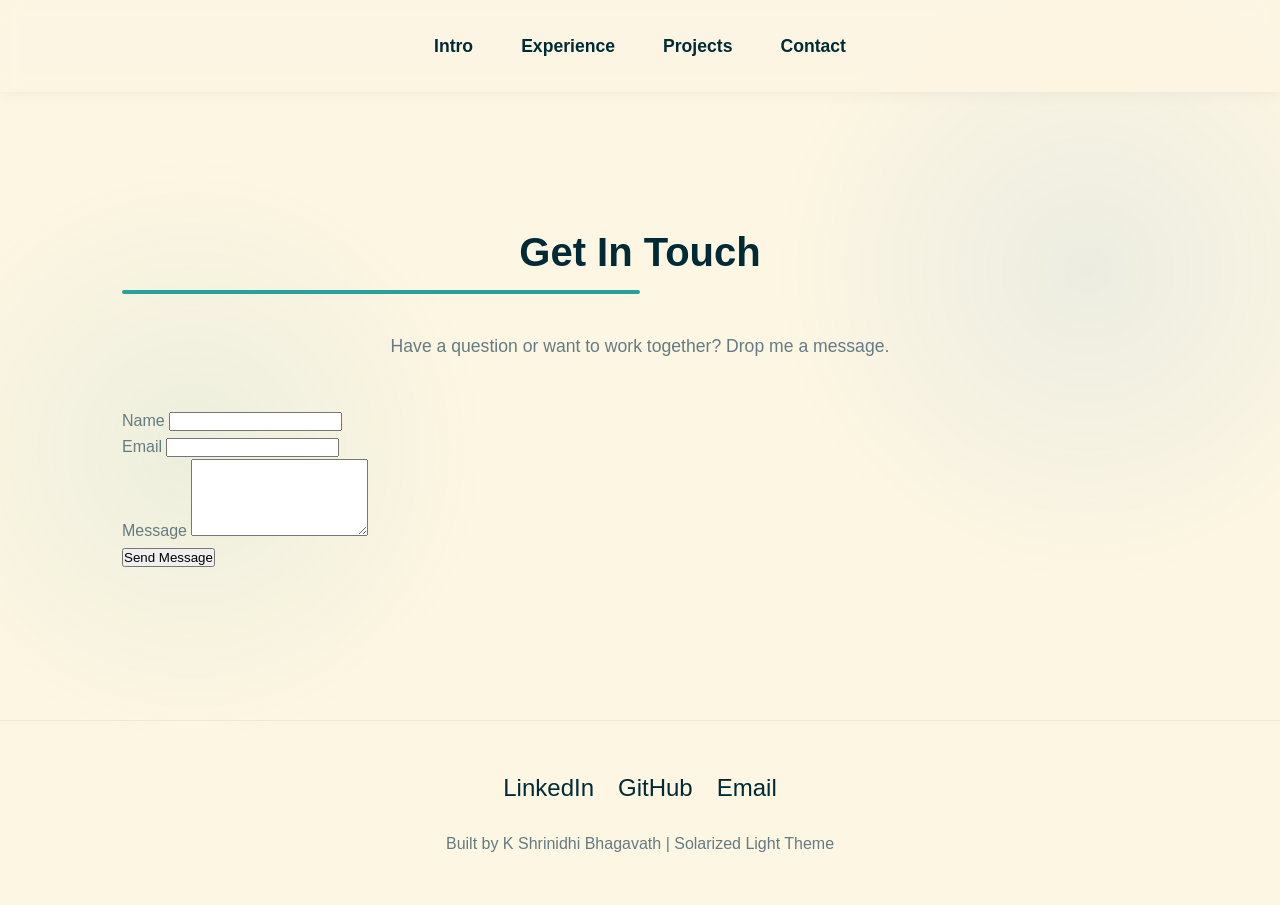
==== contact.html @ f8ec7517 "Completely overhauled portfolio to modern single-page Solarized Light theme with CSS animations" ====
<!DOCTYPE html>
<html lang="en">
<head>
    <meta charset="UTF-8">
    <meta name="viewport" content="width=device-width, initial-scale=1.0">
    <title>K Shrinidhi Bhagavath | Software Engineer</title>
    <link rel="stylesheet" href="assets/css/style.css">
    <script src="assets/js/main.js" defer></script>
</head>
<body>
    <div class="bg-animation"></div>
    <nav>
        <a href="index.html">Intro</a>
        <a href="experience.html">Experience</a>
        <a href="projects.html">Projects</a>
        <a href="contact.html">Contact</a>
    </nav>
    <div class="container">

        <section id="contact" class="page-section fade-up">
            <h2 class="section-title" style="text-align: center; display: block;">Get In Touch</h2>
            <p style="text-align: center; margin-bottom: 3rem; font-size: 1.1rem;">Have a question or want to work together? Drop me a message.</p>
            
            <form class="contact-form" action="https://formspree.io/f/mbjbolnz" method="post" style="margin: 0 auto;">
                <div class="form-group">
                    <label for="name">Name</label>
                    <input type="text" name="name" id="name" required>
                </div>
                <div class="form-group">
                    <label for="email">Email</label>
                    <input type="email" name="email" id="email" required>
                </div>
                <div class="form-group">
                    <label for="message">Message</label>
                    <textarea name="message" id="message" rows="5" required></textarea>
                </div>
                <button type="submit" class="btn-submit">Send Message</button>
            </form>
        </section>

    </div>
    <footer>
        <div class="social-links">
            <a href="https://www.linkedin.com/in/kashribha/" target="_blank">LinkedIn</a>
            <a href="https://github.com/kaybee1928" target="_blank">GitHub</a>
            <a href="mailto:shrinidhibhagavath11@gmail.com">Email</a>
        </div>
        <p>Built by K Shrinidhi Bhagavath | Solarized Light Theme</p>
    </footer>
</body>
</html>
---- assets/css/style.css ----
:root {
  --base03:    #002b36;
  --base02:    #073642;
  --base01:    #586e75;
  --base00:    #657b83;
  --base0:     #839496;
  --base1:     #93a1a1;
  --base2:     #eee8d5;
  --base3:     #fdf6e3;
  --yellow:    #b58900;
  --orange:    #cb4b16;
  --red:       #dc322f;
  --magenta:   #d33682;
  --violet:    #6c71c4;
  --blue:      #268bd2;
  --cyan:      #2aa198;
  --green:     #859900;

  --bg: var(--base3);
  --bg-alt: var(--base2);
  --text-main: var(--base00);
  --text-bold: var(--base03);
  --accent: var(--cyan);
}

* { margin: 0; padding: 0; box-sizing: border-box; }

body {
  font-family: 'Segoe UI', Tahoma, Geneva, Verdana, sans-serif;
  background-color: var(--bg);
  color: var(--text-main);
  line-height: 1.6;
  overflow-x: hidden;
}

/* Background animation */
.bg-animation {
  position: fixed;
  top: 0; left: 0; width: 100vw; height: 100vh;
  z-index: -1;
  background: radial-gradient(circle at 15% 50%, rgba(42, 161, 152, 0.08), transparent 25%),
              radial-gradient(circle at 85% 30%, rgba(38, 139, 210, 0.08), transparent 25%);
  animation: bgShift 15s ease-in-out infinite alternate;
}

@keyframes bgShift {
  0% { transform: scale(1) translate(0px, 0px); }
  50% { transform: scale(1.1) translate(20px, -20px); }
  100% { transform: scale(1) translate(-20px, 20px); }
}

nav {
  display: flex;
  justify-content: center;
  padding: 2rem;
  background: rgba(253, 246, 227, 0.9);
  backdrop-filter: blur(10px);
  position: fixed;
  width: 100%;
  top: 0;
  z-index: 100;
  box-shadow: 0 2px 15px rgba(0,0,0,0.05);
}

nav a {
  color: var(--text-bold);
  text-decoration: none;
  margin: 0 1.5rem;
  font-weight: 600;
  font-size: 1.1rem;
  position: relative;
  transition: color 0.3s ease;
}

nav a:hover { color: var(--accent); }

nav a::after {
  content: '';
  position: absolute;
  width: 0; height: 2px;
  bottom: -5px; left: 0;
  background-color: var(--accent);
  transition: width 0.3s ease;
}

nav a:hover::after { width: 100%; }

.container {
  max-width: 1100px;
  margin: 120px auto 50px;
  padding: 0 2rem;
}

header.hero {
  min-height: 80vh;
  display: flex;
  flex-direction: column;
  justify-content: center;
  align-items: flex-start;
  animation: fadeIn 1.5s ease-out forwards;
}

@keyframes fadeIn {
  from { opacity: 0; transform: translateY(30px); }
  to { opacity: 1; transform: translateY(0); }
}

h1 {
  font-size: 4rem;
  color: var(--text-bold);
  line-height: 1.1;
  margin-bottom: 1rem;
}

h1 span {
  background: linear-gradient(120deg, var(--cyan), var(--blue));
  -webkit-background-clip: text;
  -webkit-text-fill-color: transparent;
  display: inline-block;
}

.hero p {
  font-size: 1.5rem;
  max-width: 600px;
  margin-bottom: 2rem;
}

.btn {
  display: inline-block;
  padding: 1rem 2.5rem;
  background-color: transparent;
  color: var(--accent);
  border: 2px solid var(--accent);
  border-radius: 4px;
  text-decoration: none;
  font-weight: bold;
  font-size: 1.1rem;
  transition: all 0.3s ease;
  position: relative;
  overflow: hidden;
}

.btn:hover {
  background-color: var(--accent);
  color: var(--bg);
  box-shadow: 0 5px 15px rgba(42, 161, 152, 0.4);
  transform: translateY(-2px);
}

section {
  padding: 100px 0;
}

.section-title {
  font-size: 2.5rem;
  color: var(--text-bold);
  margin-bottom: 3rem;
  position: relative;
  display: inline-block;
}

.section-title::after {
  content: '';
  position: absolute;
  width: 50%;
  height: 4px;
  background: var(--accent);
  bottom: -10px;
  left: 0;
  border-radius: 2px;
}

.projects-grid {
  display: grid;
  grid-template-columns: repeat(auto-fit, minmax(300px, 1fr));
  gap: 2rem;
}

.project-card {
  background: var(--bg-alt);
  border-radius: 8px;
  padding: 2.5rem;
  transition: all 0.4s cubic-bezier(0.175, 0.885, 0.32, 1.275);
  box-shadow: 0 4px 6px rgba(0,0,0,0.05);
  border-top: 4px solid transparent;
}

.project-card:hover {
  transform: translateY(-10px);
  box-shadow: 0 15px 30px rgba(0,0,0,0.1);
  border-top: 4px solid var(--accent);
}

.project-card.featured {
  border-top: 4px solid var(--blue);
}

.project-card h3 {
  font-size: 1.5rem;
  color: var(--text-bold);
  margin-bottom: 1rem;
}

.project-card .year {
  display: inline-block;
  padding: 0.2rem 0.8rem;
  background: rgba(38, 139, 210, 0.1);
  color: var(--blue);
  border-radius: 20px;
  font-size: 0.85rem;
  font-weight: bold;
  margin-bottom: 1rem;
}

.project-card p {
  margin-bottom: 1.5rem;
  font-size: 1rem;
}

.project-card ul {
  list-style: none;
}

.project-card ul li {
  margin-bottom: 0.5rem;
  padding-left: 1.5rem;
  position: relative;
}

.project-card ul li::before {
  content: '▹';
  position: absolute;
  left: 0;
  color: var(--accent);
}

.timeline {
  border-left: 2px solid var(--accent);
  padding-left: 2rem;
  margin-left: 1rem;
}

.timeline-item {
  position: relative;
  margin-bottom: 3rem;
}

.timeline-item::before {
  content: '';
  position: absolute;
  width: 16px; height: 16px;
  background: var(--accent);
  border-radius: 50%;
  left: -2.6rem;
  top: 5px;
  box-shadow: 0 0 0 4px var(--bg);
}

.timeline-date {
  color: var(--accent);
  font-weight: bold;
  margin-bottom: 0.5rem;
  display: block;
}

.timeline-content h3 {
  color: var(--text-bold);
  font-size: 1.5rem;
  margin-bottom: 0.5rem;
}

.timeline-content h4 {
  color: var(--base01);
  font-weight: 500;
  margin-bottom: 1rem;
}

footer {
  text-align: center;
  padding: 3rem;
  border-top: 1px solid rgba(0,0,0,0.05);
  margin-top: 50px;
}

.social-links {
  display: flex;
  justify-content: center;
  gap: 1.5rem;
  margin-bottom: 1.5rem;
}

.social-links a {
  color: var(--text-bold);
  font-size: 1.5rem;
  transition: all 0.3s ease;
  text-decoration: none;
}

.social-links a:hover {
  color: var(--accent);
  transform: translateY(-3px);
}

/* Observer animation classes */
.fade-up {
  opacity: 0;
  transform: translateY(30px);
  transition: opacity 0.8s ease-out, transform 0.8s ease-out;
}

.fade-up.visible {
  opacity: 1;
  transform: translateY(0);
}
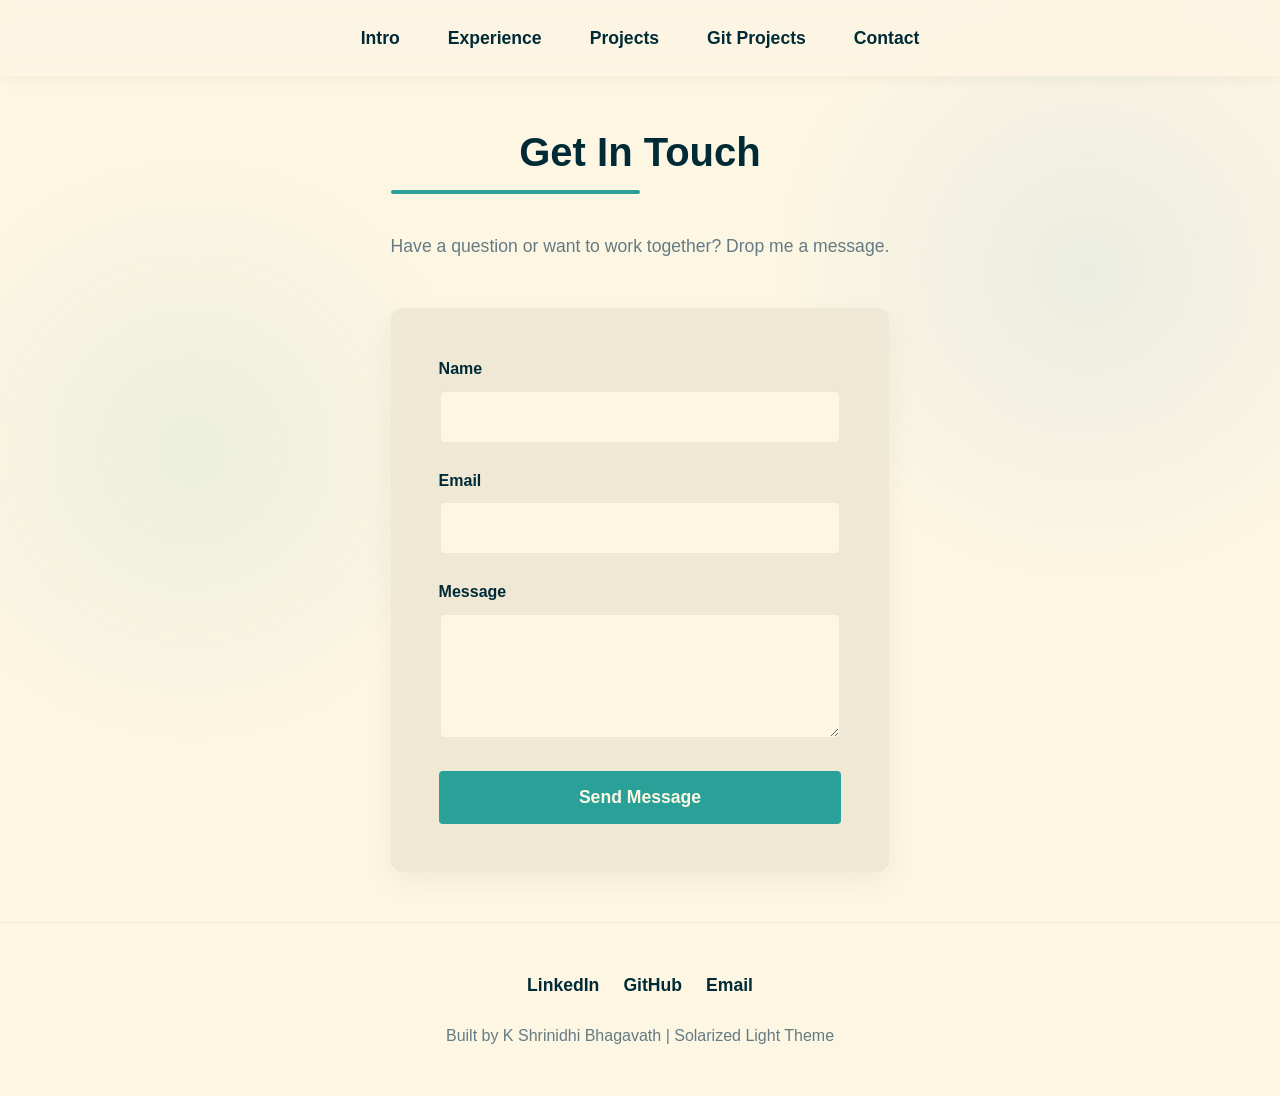
==== commit 2911f08a: "Completely overhauled portfolio to modern single-page Solarized Light theme with CSS animations" ====
--- a/contact.html
+++ b/contact.html
@@ -13,6 +13,7 @@
         <a href="index.html">Intro</a>
         <a href="experience.html">Experience</a>
         <a href="projects.html">Projects</a>
+        <a href="git_projects.html">Git Projects</a>
         <a href="contact.html">Contact</a>
     </nav>
     <div class="container">
--- a/assets/css/style.css
+++ b/assets/css/style.css
@@ -31,6 +31,9 @@
   color: var(--text-main);
   line-height: 1.6;
   overflow-x: hidden;
+  display: flex;
+  flex-direction: column;
+  min-height: 100vh;
 }
 
 /* Background animation */
@@ -52,7 +55,7 @@
 nav {
   display: flex;
   justify-content: center;
-  padding: 2rem;
+  padding: 1.5rem;
   background: rgba(253, 246, 227, 0.9);
   backdrop-filter: blur(10px);
   position: fixed;
@@ -73,6 +76,7 @@
 }
 
 nav a:hover { color: var(--accent); }
+nav a.active { color: var(--blue); }
 
 nav a::after {
   content: '';
@@ -83,30 +87,51 @@
   transition: width 0.3s ease;
 }
 
-nav a:hover::after { width: 100%; }
+nav a:hover::after, nav a.active::after { width: 100%; }
 
 .container {
   max-width: 1100px;
   margin: 120px auto 50px;
   padding: 0 2rem;
+  flex: 1;
+}
+
+.page-section {
+  animation: fadeIn 0.8s ease-out forwards;
 }
 
 header.hero {
-  min-height: 80vh;
   display: flex;
   flex-direction: column;
   justify-content: center;
-  align-items: flex-start;
-  animation: fadeIn 1.5s ease-out forwards;
+  align-items: center;
+  text-align: center;
+  margin-top: 5vh;
+}
+
+.profile-img-container {
+    width: 200px;
+    height: 200px;
+    border-radius: 50%;
+    overflow: hidden;
+    margin-bottom: 2rem;
+    border: 4px solid var(--accent);
+    box-shadow: 0 10px 25px rgba(42, 161, 152, 0.3);
+}
+
+.profile-img-container img {
+    width: 100%;
+    height: 100%;
+    object-fit: cover;
 }
 
 @keyframes fadeIn {
-  from { opacity: 0; transform: translateY(30px); }
+  from { opacity: 0; transform: translateY(20px); }
   to { opacity: 1; transform: translateY(0); }
 }
 
 h1 {
-  font-size: 4rem;
+  font-size: 3.5rem;
   color: var(--text-bold);
   line-height: 1.1;
   margin-bottom: 1rem;
@@ -120,35 +145,30 @@
 }
 
 .hero p {
-  font-size: 1.5rem;
-  max-width: 600px;
-  margin-bottom: 2rem;
-}
-
-.btn {
-  display: inline-block;
-  padding: 1rem 2.5rem;
-  background-color: transparent;
-  color: var(--accent);
-  border: 2px solid var(--accent);
-  border-radius: 4px;
-  text-decoration: none;
-  font-weight: bold;
-  font-size: 1.1rem;
-  transition: all 0.3s ease;
-  position: relative;
-  overflow: hidden;
-}
-
-.btn:hover {
-  background-color: var(--accent);
-  color: var(--bg);
-  box-shadow: 0 5px 15px rgba(42, 161, 152, 0.4);
-  transform: translateY(-2px);
-}
-
-section {
-  padding: 100px 0;
+  font-size: 1.3rem;
+  max-width: 800px;
+  margin-bottom: 1.5rem;
+  color: var(--text-main);
+}
+
+.hobbies-section {
+    margin-top: 2rem;
+    display: flex;
+    justify-content: center;
+    gap: 1.5rem;
+    flex-wrap: wrap;
+}
+
+.hobby-badge {
+    padding: 0.5rem 1.2rem;
+    background: var(--bg-alt);
+    border-radius: 30px;
+    color: var(--text-bold);
+    font-weight: 500;
+    box-shadow: 0 2px 5px rgba(0,0,0,0.05);
+    display: flex;
+    align-items: center;
+    gap: 0.5rem;
 }
 
 .section-title {
@@ -170,90 +190,110 @@
   border-radius: 2px;
 }
 
+/* Projects Grid & Cards */
 .projects-grid {
   display: grid;
-  grid-template-columns: repeat(auto-fit, minmax(300px, 1fr));
-  gap: 2rem;
+  grid-template-columns: repeat(auto-fill, minmax(320px, 1fr));
+  gap: 2.5rem;
 }
 
 .project-card {
   background: var(--bg-alt);
-  border-radius: 8px;
-  padding: 2.5rem;
+  border-radius: 12px;
+  overflow: hidden;
   transition: all 0.4s cubic-bezier(0.175, 0.885, 0.32, 1.275);
-  box-shadow: 0 4px 6px rgba(0,0,0,0.05);
+  box-shadow: 0 4px 15px rgba(0,0,0,0.05);
   border-top: 4px solid transparent;
+  cursor: pointer;
+  display: flex;
+  flex-direction: column;
 }
 
 .project-card:hover {
   transform: translateY(-10px);
-  box-shadow: 0 15px 30px rgba(0,0,0,0.1);
+  box-shadow: 0 20px 35px rgba(0,0,0,0.1);
   border-top: 4px solid var(--accent);
 }
 
-.project-card.featured {
-  border-top: 4px solid var(--blue);
-}
-
-.project-card h3 {
-  font-size: 1.5rem;
+.project-img {
+    height: 180px;
+    width: 100%;
+    background-color: var(--base2);
+    display: flex;
+    align-items: center;
+    justify-content: center;
+    overflow: hidden;
+}
+
+.project-img img {
+    width: 100%;
+    height: 100%;
+    object-fit: cover;
+    transition: transform 0.5s ease;
+}
+
+.project-card:hover .project-img img {
+    transform: scale(1.05);
+}
+
+.project-content {
+    padding: 1.5rem;
+    flex-grow: 1;
+    display: flex;
+    flex-direction: column;
+}
+
+.project-content h3 {
+  font-size: 1.3rem;
   color: var(--text-bold);
-  margin-bottom: 1rem;
-}
-
-.project-card .year {
+  margin-bottom: 0.8rem;
+}
+
+.project-content .year {
   display: inline-block;
   padding: 0.2rem 0.8rem;
   background: rgba(38, 139, 210, 0.1);
   color: var(--blue);
   border-radius: 20px;
-  font-size: 0.85rem;
+  font-size: 0.8rem;
   font-weight: bold;
   margin-bottom: 1rem;
-}
-
-.project-card p {
+  align-self: flex-start;
+}
+
+.project-content p.short-desc {
   margin-bottom: 1.5rem;
-  font-size: 1rem;
-}
-
-.project-card ul {
-  list-style: none;
-}
-
-.project-card ul li {
-  margin-bottom: 0.5rem;
-  padding-left: 1.5rem;
-  position: relative;
-}
-
-.project-card ul li::before {
-  content: '▹';
-  position: absolute;
-  left: 0;
-  color: var(--accent);
-}
-
+  font-size: 0.95rem;
+  color: var(--text-main);
+  flex-grow: 1;
+}
+
+/* Timeline for Experience */
 .timeline {
   border-left: 2px solid var(--accent);
   padding-left: 2rem;
   margin-left: 1rem;
+  max-width: 800px;
 }
 
 .timeline-item {
   position: relative;
   margin-bottom: 3rem;
+  background: var(--bg-alt);
+  padding: 2rem;
+  border-radius: 8px;
+  box-shadow: 0 4px 10px rgba(0,0,0,0.03);
 }
 
 .timeline-item::before {
   content: '';
   position: absolute;
-  width: 16px; height: 16px;
+  width: 20px; height: 20px;
   background: var(--accent);
   border-radius: 50%;
-  left: -2.6rem;
-  top: 5px;
-  box-shadow: 0 0 0 4px var(--bg);
+  left: -2.8rem;
+  top: 30px;
+  box-shadow: 0 0 0 6px var(--bg);
 }
 
 .timeline-date {
@@ -261,25 +301,189 @@
   font-weight: bold;
   margin-bottom: 0.5rem;
   display: block;
+  font-size: 1.1rem;
 }
 
 .timeline-content h3 {
   color: var(--text-bold);
   font-size: 1.5rem;
-  margin-bottom: 0.5rem;
+  margin-bottom: 0.2rem;
 }
 
 .timeline-content h4 {
   color: var(--base01);
-  font-weight: 500;
+  font-weight: 600;
+  font-size: 1.1rem;
   margin-bottom: 1rem;
+}
+
+.timeline-content ul {
+    list-style: none;
+}
+
+.timeline-content ul li {
+    margin-bottom: 0.8rem;
+    padding-left: 1.5rem;
+    position: relative;
+}
+
+.timeline-content ul li::before {
+    content: '▹';
+    position: absolute;
+    left: 0;
+    color: var(--accent);
+}
+
+/* Contact Form */
+.contact-form {
+    max-width: 600px;
+    background: var(--bg-alt);
+    padding: 3rem;
+    border-radius: 12px;
+    box-shadow: 0 10px 30px rgba(0,0,0,0.05);
+}
+
+.form-group {
+    margin-bottom: 1.5rem;
+}
+
+.form-group label {
+    display: block;
+    margin-bottom: 0.5rem;
+    color: var(--text-bold);
+    font-weight: 600;
+}
+
+.form-group input, .form-group textarea {
+    width: 100%;
+    padding: 1rem;
+    border: 2px solid var(--base2);
+    border-radius: 6px;
+    background: var(--bg);
+    color: var(--text-main);
+    font-family: inherit;
+    font-size: 1rem;
+    transition: all 0.3s ease;
+}
+
+.form-group input:focus, .form-group textarea:focus {
+    outline: none;
+    border-color: var(--accent);
+    box-shadow: 0 0 0 3px rgba(42, 161, 152, 0.1);
+}
+
+.btn-submit {
+    padding: 1rem 2.5rem;
+    background-color: var(--accent);
+    color: var(--bg);
+    border: none;
+    border-radius: 4px;
+    font-weight: bold;
+    font-size: 1.1rem;
+    cursor: pointer;
+    transition: all 0.3s ease;
+    width: 100%;
+}
+
+.btn-submit:hover {
+    background-color: var(--blue);
+    transform: translateY(-2px);
+    box-shadow: 0 5px 15px rgba(38, 139, 210, 0.4);
+}
+
+/* Modal styles */
+.modal-overlay {
+    position: fixed;
+    top: 0; left: 0; width: 100%; height: 100%;
+    background: rgba(0, 43, 54, 0.6);
+    backdrop-filter: blur(5px);
+    display: flex;
+    align-items: center;
+    justify-content: center;
+    z-index: 1000;
+    opacity: 0;
+    pointer-events: none;
+    transition: opacity 0.3s ease;
+}
+
+.modal-overlay.active {
+    opacity: 1;
+    pointer-events: all;
+}
+
+.modal-content {
+    background: var(--bg);
+    width: 90%;
+    max-width: 800px;
+    max-height: 90vh;
+    overflow-y: auto;
+    border-radius: 12px;
+    padding: 3rem;
+    position: relative;
+    transform: translateY(30px) scale(0.95);
+    transition: all 0.3s cubic-bezier(0.175, 0.885, 0.32, 1.275);
+    box-shadow: 0 25px 50px rgba(0,0,0,0.2);
+}
+
+.modal-overlay.active .modal-content {
+    transform: translateY(0) scale(1);
+}
+
+.modal-close {
+    position: absolute;
+    top: 1.5rem; right: 1.5rem;
+    background: var(--bg-alt);
+    border: none;
+    width: 40px; height: 40px;
+    border-radius: 50%;
+    font-size: 1.5rem;
+    color: var(--text-bold);
+    cursor: pointer;
+    display: flex;
+    align-items: center;
+    justify-content: center;
+    transition: all 0.2s ease;
+}
+
+.modal-close:hover {
+    background: var(--red);
+    color: var(--bg);
+}
+
+.modal-body h2 {
+    color: var(--text-bold);
+    font-size: 2rem;
+    margin-bottom: 1rem;
+    padding-right: 2rem;
+}
+
+.modal-body .modal-meta {
+    color: var(--accent);
+    font-weight: 600;
+    margin-bottom: 2rem;
+    display: flex;
+    gap: 1rem;
+}
+
+.modal-body p {
+    margin-bottom: 1.5rem;
+    font-size: 1.1rem;
+}
+
+.modal-body ul {
+    margin-bottom: 2rem;
+    padding-left: 1.5rem;
+}
+
+.modal-body ul li {
+    margin-bottom: 0.8rem;
 }
 
 footer {
   text-align: center;
   padding: 3rem;
   border-top: 1px solid rgba(0,0,0,0.05);
-  margin-top: 50px;
+  margin-top: auto;
 }
 
 .social-links {
@@ -291,9 +495,10 @@
 
 .social-links a {
   color: var(--text-bold);
-  font-size: 1.5rem;
+  font-size: 1.1rem;
   transition: all 0.3s ease;
   text-decoration: none;
+  font-weight: bold;
 }
 
 .social-links a:hover {
@@ -301,7 +506,6 @@
   transform: translateY(-3px);
 }
 
-/* Observer animation classes */
 .fade-up {
   opacity: 0;
   transform: translateY(30px);
@@ -312,3 +516,64 @@
   opacity: 1;
   transform: translateY(0);
 }
+
+/* Interactive Face */
+.interactive-face {
+    width: 160px; height: 160px;
+    background: var(--yellow);
+    border-radius: 50%;
+    position: relative;
+    margin: 0 auto 2rem;
+    box-shadow: inset -10px -10px 20px rgba(0,0,0,0.1), 0 10px 25px rgba(181, 137, 0, 0.4);
+    display: flex;
+    justify-content: center;
+    align-items: center;
+    overflow: hidden;
+    cursor: pointer;
+    transition: transform 0.2s;
+}
+.interactive-face:hover {
+    transform: scale(1.05);
+}
+.eye {
+    width: 35px; height: 45px;
+    background: white;
+    border-radius: 50%;
+    position: absolute;
+    top: 35px;
+    box-shadow: inset 0 2px 5px rgba(0,0,0,0.2);
+}
+.left-eye { left: 35px; }
+.right-eye { right: 35px; }
+.pupil {
+    width: 18px; height: 18px;
+    background: var(--base03);
+    border-radius: 50%;
+    position: absolute;
+    top: 50%; left: 50%;
+    transform: translate(-50%, -50%);
+    transition: transform 0.05s linear;
+}
+.mouth {
+    width: 50px; height: 20px;
+    border-bottom: 6px solid var(--base03);
+    border-radius: 0 0 50% 50%;
+    position: absolute;
+    bottom: 35px;
+    transition: all 0.2s cubic-bezier(0.175, 0.885, 0.32, 1.275);
+    box-sizing: border-box;
+}
+.mouth.smile {
+    height: 35px; width: 60px;
+    background: var(--red);
+    border-bottom: 6px solid var(--base03);
+    border-left: 2px solid var(--base03);
+    border-right: 2px solid var(--base03);
+}
+.mouth.surprised {
+    width: 25px; height: 25px;
+    border: 6px solid var(--base03);
+    border-radius: 50%;
+    background: var(--base02);
+    bottom: 30px;
+}
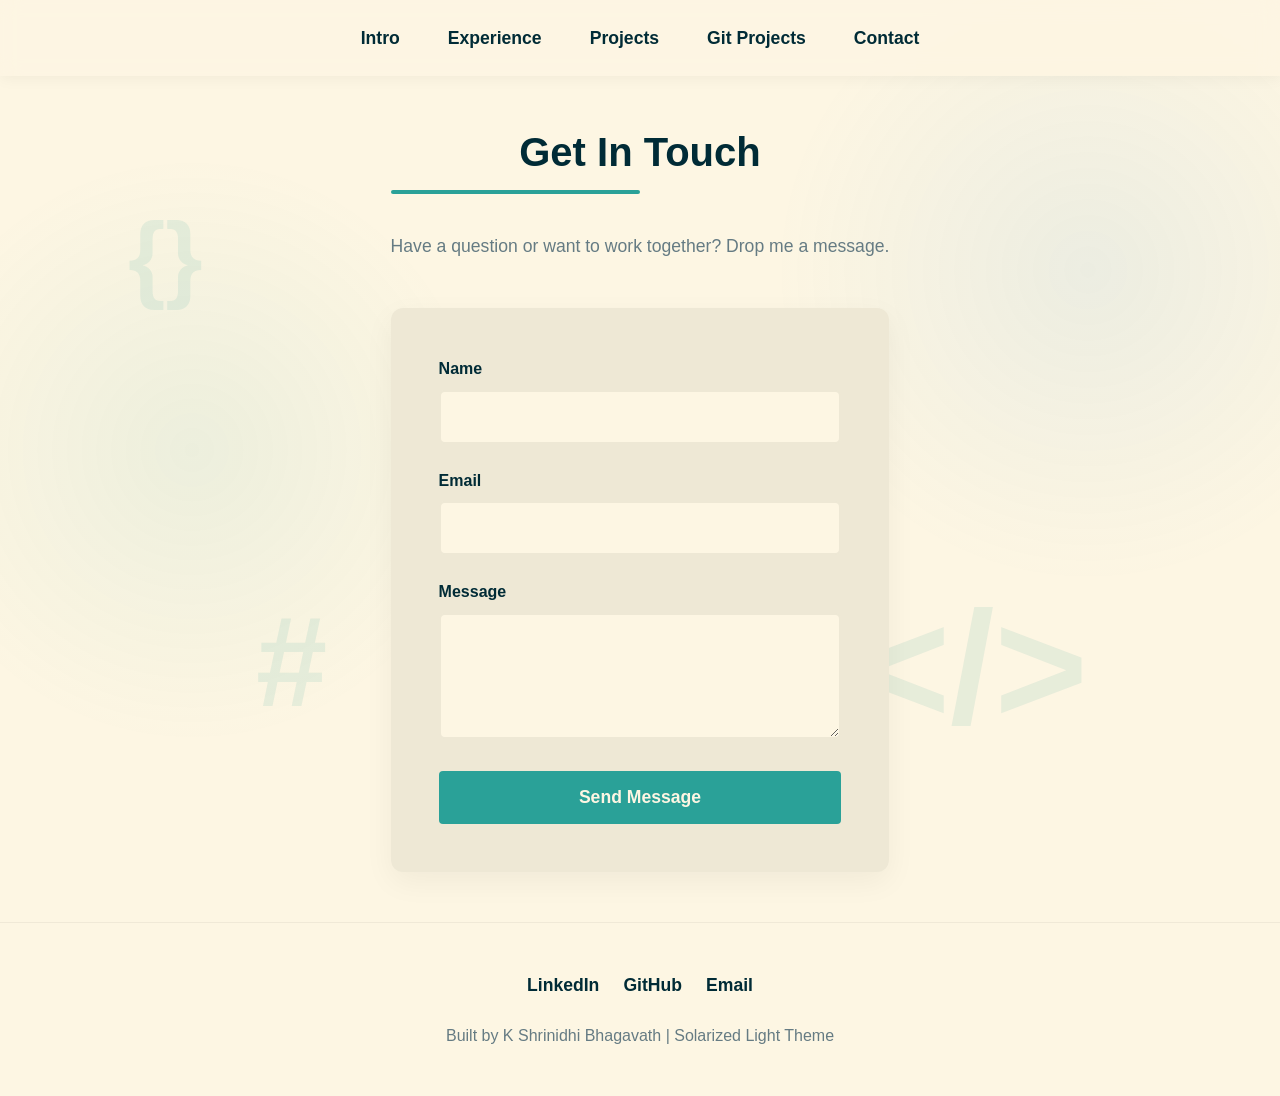
==== commit 5f4f1380: "Completely overhauled portfolio to modern single-page Solarized Light theme with CSS animations" ====
--- a/contact.html
+++ b/contact.html
@@ -8,7 +8,11 @@
     <script src="assets/js/main.js" defer></script>
 </head>
 <body>
+    <div id="grid-trail"></div>
     <div class="bg-animation"></div>
+    <div class="floating-shape shape-1">{}</div>
+    <div class="floating-shape shape-2">&lt;/&gt;</div>
+    <div class="floating-shape shape-3">#</div>
     <nav>
         <a href="index.html">Intro</a>
         <a href="experience.html">Experience</a>
--- a/assets/css/style.css
+++ b/assets/css/style.css
@@ -517,63 +517,122 @@
   transform: translateY(0);
 }
 
-/* Interactive Face */
+
+
+
+
+
+/* Interactive Face (Super Cute!) */
 .interactive-face {
-    width: 160px; height: 160px;
-    background: var(--yellow);
+    width: 150px; height: 150px;
+    background: #ffda75;
     border-radius: 50%;
     position: relative;
     margin: 0 auto 2rem;
-    box-shadow: inset -10px -10px 20px rgba(0,0,0,0.1), 0 10px 25px rgba(181, 137, 0, 0.4);
-    display: flex;
-    justify-content: center;
-    align-items: center;
-    overflow: hidden;
+    box-shadow: inset -10px -10px 20px rgba(200, 150, 0, 0.2), 0 10px 30px rgba(255, 218, 117, 0.5);
     cursor: pointer;
-    transition: transform 0.2s;
-}
-.interactive-face:hover {
-    transform: scale(1.05);
-}
+    z-index: 10;
+    transition: transform 0.2s cubic-bezier(0.175, 0.885, 0.32, 1.275);
+}
+.interactive-face:hover { transform: scale(1.05); }
+
 .eye {
-    width: 35px; height: 45px;
+    width: 28px; height: 38px;
     background: white;
     border-radius: 50%;
     position: absolute;
-    top: 35px;
-    box-shadow: inset 0 2px 5px rgba(0,0,0,0.2);
-}
-.left-eye { left: 35px; }
-.right-eye { right: 35px; }
+    top: 40px;
+    box-shadow: inset 0 2px 4px rgba(0,0,0,0.1);
+    transition: all 0.1s;
+}
+.eye.blink { height: 4px; top: 58px; background: #333; box-shadow: none; }
+.eye.blink .pupil { display: none; }
+.left-eye { left: 35px; } .right-eye { right: 35px; }
+
 .pupil {
-    width: 18px; height: 18px;
-    background: var(--base03);
-    border-radius: 50%;
-    position: absolute;
-    top: 50%; left: 50%;
+    width: 14px; height: 14px; background: #333;
+    border-radius: 50%; position: absolute; top: 50%; left: 50%;
     transform: translate(-50%, -50%);
-    transition: transform 0.05s linear;
-}
+}
+
 .mouth {
-    width: 50px; height: 20px;
-    border-bottom: 6px solid var(--base03);
-    border-radius: 0 0 50% 50%;
-    position: absolute;
-    bottom: 35px;
+    position: absolute; bottom: 30px; left: 50%;
+    transform: translateX(-50%);
     transition: all 0.2s cubic-bezier(0.175, 0.885, 0.32, 1.275);
     box-sizing: border-box;
 }
+
+/* Emotions */
 .mouth.smile {
-    height: 35px; width: 60px;
-    background: var(--red);
-    border-bottom: 6px solid var(--base03);
-    border-left: 2px solid var(--base03);
-    border-right: 2px solid var(--base03);
+    width: 45px; height: 22px;
+    border-bottom: 5px solid #333;
+    border-radius: 0 0 50px 50px;
 }
 .mouth.surprised {
-    width: 25px; height: 25px;
-    border: 6px solid var(--base03);
-    border-radius: 50%;
-    background: var(--base02);
-    bottom: 30px;
-}
+    width: 22px; height: 22px; background: #333; border-radius: 50%;
+}
+.mouth.neutral {
+    width: 25px; height: 6px; background: #333; border-radius: 4px;
+}
+.mouth.big-smile {
+    width: 50px; height: 30px; background: #333; border-radius: 0 0 50px 50px; overflow: hidden;
+}
+.mouth.big-smile::after {
+    content:''; position:absolute; bottom:-5px; left:50%; transform:translateX(-50%);
+    width:35px; height:20px; background:#ff6b81; border-radius:50%;
+}
+.mouth.kissing {
+    width: 18px; height: 18px; border: 5px solid #333; border-radius: 50%; background: transparent;
+}
+.mouth.proud {
+    width: 35px; height: 12px; border-top: 5px solid #333; border-radius: 50px 50px 0 0;
+    transform: translateX(-50%) rotate(15deg);
+}
+.mouth.excited {
+    width: 45px; height: 35px; background: #333; border-radius: 0 0 50px 50px; overflow: hidden;
+}
+.mouth.excited::after {
+    content:''; position:absolute; bottom:0; left:50%; transform:translateX(-50%);
+    width:25px; height:15px; background:#ff6b81; border-radius:50% 50% 0 0;
+}
+
+/* Grid Trail */
+#grid-trail {
+    position: fixed; top: 0; left: 0; width: 100vw; height: 100vh;
+    z-index: -2; display: grid;
+    grid-template-columns: repeat(var(--columns), 1fr);
+    grid-template-rows: repeat(var(--rows), 1fr);
+}
+.grid-cell {
+    border-right: 1px solid rgba(42, 161, 152, 0.04);
+    border-bottom: 1px solid rgba(42, 161, 152, 0.04);
+    transition: background-color 0.8s ease, transform 0.5s ease;
+}
+.grid-cell.active {
+    background-color: rgba(42, 161, 152, 0.25);
+    transform: scale(0.85);
+    transition: none;
+    border-radius: 6px;
+}
+
+/* Pizza-Burger Style Marquee & Shapes */
+.marquee-wrapper {
+    width: 110vw; overflow: hidden; background: var(--accent); color: var(--bg);
+    padding: 1.2rem 0; transform: rotate(-3deg);
+    margin: 4rem -5vw; box-shadow: 0 10px 30px rgba(42, 161, 152, 0.2);
+    position: relative; z-index: 5;
+}
+.marquee {
+    white-space: nowrap; display: flex; animation: scrollMarquee 25s linear infinite;
+    font-weight: 800; font-size: 1.8rem; letter-spacing: 2px;
+}
+.marquee span { padding-right: 3rem; }
+@keyframes scrollMarquee { 0% { transform: translateX(0%); } 100% { transform: translateX(-50%); } }
+
+.floating-shape {
+    position: fixed; font-weight: 900; color: rgba(42, 161, 152, 0.1);
+    z-index: -1; pointer-events: none; transition: transform 0.1s linear;
+}
+.shape-1 { top: 20%; left: 10%; font-size: 6rem; }
+.shape-2 { top: 60%; right: 15%; font-size: 10rem; }
+.shape-3 { bottom: 15%; left: 20%; font-size: 8rem; }
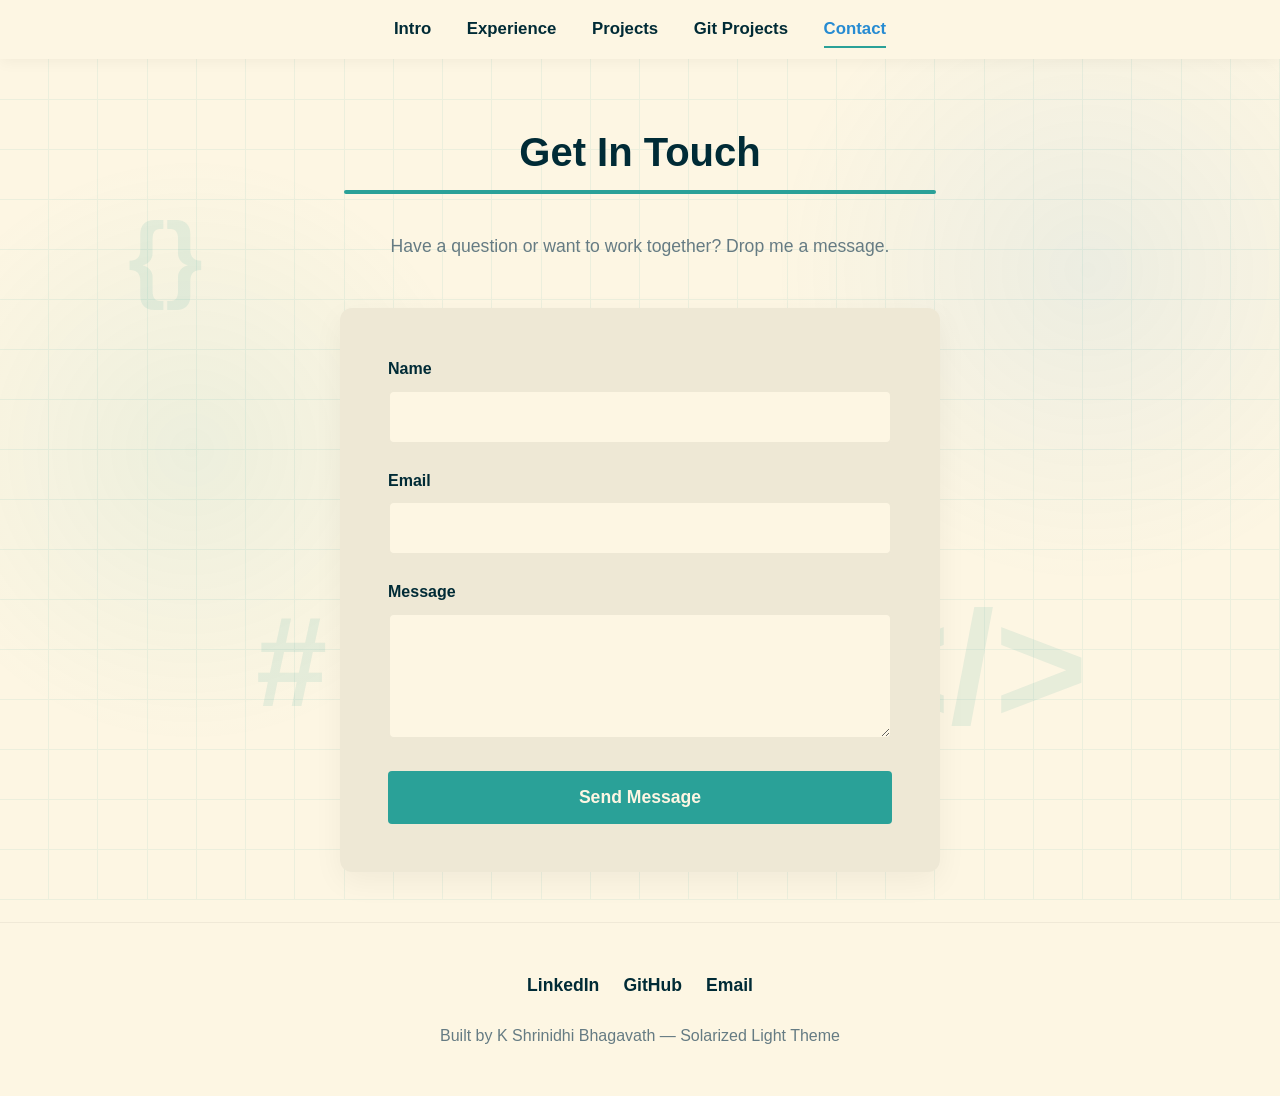
==== commit 7b6f0aa9: "Major refactor: fix all audit issues, clean structure, standards-compliant codebase - Deleted: asset" ====
--- a/contact.html
+++ b/contact.html
@@ -3,7 +3,8 @@
 <head>
     <meta charset="UTF-8">
     <meta name="viewport" content="width=device-width, initial-scale=1.0">
-    <title>K Shrinidhi Bhagavath | Software Engineer</title>
+    <meta name="description" content="Contact K Shrinidhi Bhagavath — Senior Software Engineer open to opportunities in Bangalore.">
+    <title>K Shrinidhi Bhagavath | Contact</title>
     <link rel="stylesheet" href="assets/css/style.css">
     <script src="assets/js/main.js" defer></script>
 </head>
@@ -13,20 +14,25 @@
     <div class="floating-shape shape-1">{}</div>
     <div class="floating-shape shape-2">&lt;/&gt;</div>
     <div class="floating-shape shape-3">#</div>
+
     <nav>
         <a href="index.html">Intro</a>
         <a href="experience.html">Experience</a>
         <a href="projects.html">Projects</a>
         <a href="git_projects.html">Git Projects</a>
-        <a href="contact.html">Contact</a>
+        <a href="contact.html" class="active">Contact</a>
     </nav>
+
     <div class="container">
+        <section id="contact" class="page-section fade-up">
+            <h2 class="section-title centered">Get In Touch</h2>
+            <p class="contact-intro">Have a question or want to work together? Drop me a message.</p>
 
-        <section id="contact" class="page-section fade-up">
-            <h2 class="section-title" style="text-align: center; display: block;">Get In Touch</h2>
-            <p style="text-align: center; margin-bottom: 3rem; font-size: 1.1rem;">Have a question or want to work together? Drop me a message.</p>
-            
-            <form class="contact-form" action="https://formspree.io/f/mbjbolnz" method="post" style="margin: 0 auto;">
+            <form
+                class="contact-form"
+                action="https://formspree.io/f/mbjbolnz"
+                method="post"
+            >
                 <div class="form-group">
                     <label for="name">Name</label>
                     <input type="text" name="name" id="name" required>
@@ -40,17 +46,18 @@
                     <textarea name="message" id="message" rows="5" required></textarea>
                 </div>
                 <button type="submit" class="btn-submit">Send Message</button>
+                <div class="form-message" role="alert"></div>
             </form>
         </section>
+    </div>
 
-    </div>
     <footer>
         <div class="social-links">
-            <a href="https://www.linkedin.com/in/kashribha/" target="_blank">LinkedIn</a>
-            <a href="https://github.com/kaybee1928" target="_blank">GitHub</a>
+            <a href="https://www.linkedin.com/in/kashribha/" target="_blank" rel="noopener noreferrer">LinkedIn</a>
+            <a href="https://github.com/kaybee1928" target="_blank" rel="noopener noreferrer">GitHub</a>
             <a href="mailto:shrinidhibhagavath11@gmail.com">Email</a>
         </div>
-        <p>Built by K Shrinidhi Bhagavath | Solarized Light Theme</p>
+        <p>Built by K Shrinidhi Bhagavath &mdash; Solarized Light Theme</p>
     </footer>
 </body>
 </html>
--- a/assets/css/style.css
+++ b/assets/css/style.css
@@ -1,222 +1,367 @@
+/* ============================================================
+   style.css — K Shrinidhi Bhagavath Portfolio
+   Theme: Solarized Light
+   ============================================================ */
+
+/* ------------------------------------------------------------
+   1. DESIGN TOKENS (Solarized Light Palette)
+   ------------------------------------------------------------ */
 :root {
-  --base03:    #002b36;
-  --base02:    #073642;
-  --base01:    #586e75;
-  --base00:    #657b83;
-  --base0:     #839496;
-  --base1:     #93a1a1;
-  --base2:     #eee8d5;
-  --base3:     #fdf6e3;
-  --yellow:    #b58900;
-  --orange:    #cb4b16;
-  --red:       #dc322f;
-  --magenta:   #d33682;
-  --violet:    #6c71c4;
-  --blue:      #268bd2;
-  --cyan:      #2aa198;
-  --green:     #859900;
-
-  --bg: var(--base3);
-  --bg-alt: var(--base2);
-  --text-main: var(--base00);
-  --text-bold: var(--base03);
-  --accent: var(--cyan);
-}
-
-* { margin: 0; padding: 0; box-sizing: border-box; }
+    --base03:  #002b36;
+    --base02:  #073642;
+    --base01:  #586e75;
+    --base00:  #657b83;
+    --base0:   #839496;
+    --base1:   #93a1a1;
+    --base2:   #eee8d5;
+    --base3:   #fdf6e3;
+    --yellow:  #b58900;
+    --orange:  #cb4b16;
+    --red:     #dc322f;
+    --magenta: #d33682;
+    --violet:  #6c71c4;
+    --blue:    #268bd2;
+    --cyan:    #2aa198;
+    --green:   #859900;
+
+    /* Semantic aliases */
+    --bg:           var(--base3);
+    --bg-alt:       var(--base2);
+    --text-main:    var(--base00);
+    --text-bold:    var(--base03);
+    --text-muted:   var(--base1);
+    --accent:       var(--cyan);
+    --primary-color: var(--cyan);
+}
+
+/* ------------------------------------------------------------
+   2. RESET & BASE
+   ------------------------------------------------------------ */
+*,
+*::before,
+*::after {
+    margin: 0;
+    padding: 0;
+    box-sizing: border-box;
+}
 
 body {
-  font-family: 'Segoe UI', Tahoma, Geneva, Verdana, sans-serif;
-  background-color: var(--bg);
-  color: var(--text-main);
-  line-height: 1.6;
-  overflow-x: hidden;
-  display: flex;
-  flex-direction: column;
-  min-height: 100vh;
-}
-
-/* Background animation */
+    font-family: 'Segoe UI', Tahoma, Geneva, Verdana, sans-serif;
+    background-color: var(--bg);
+    color: var(--text-main);
+    line-height: 1.6;
+    overflow-x: hidden;
+    display: flex;
+    flex-direction: column;
+    min-height: 100vh;
+}
+
+/* Scroll lock when modal is open */
+body.modal-open {
+    overflow: hidden;
+    position: fixed;
+    width: 100%;
+    height: 100%;
+}
+
+/* ------------------------------------------------------------
+   3. BACKGROUND ANIMATION
+   ------------------------------------------------------------ */
 .bg-animation {
-  position: fixed;
-  top: 0; left: 0; width: 100vw; height: 100vh;
-  z-index: -1;
-  background: radial-gradient(circle at 15% 50%, rgba(42, 161, 152, 0.08), transparent 25%),
-              radial-gradient(circle at 85% 30%, rgba(38, 139, 210, 0.08), transparent 25%);
-  animation: bgShift 15s ease-in-out infinite alternate;
+    position: fixed;
+    top: 0;
+    left: 0;
+    width: 100vw;
+    height: 100vh;
+    z-index: -1;
+    background:
+        radial-gradient(circle at 15% 50%, rgba(42, 161, 152, 0.08), transparent 25%),
+        radial-gradient(circle at 85% 30%, rgba(38, 139, 210, 0.08), transparent 25%);
+    animation: bgShift 15s ease-in-out infinite alternate;
 }
 
 @keyframes bgShift {
-  0% { transform: scale(1) translate(0px, 0px); }
-  50% { transform: scale(1.1) translate(20px, -20px); }
-  100% { transform: scale(1) translate(-20px, 20px); }
-}
-
+    0%   { transform: scale(1)   translate(0px, 0px); }
+    50%  { transform: scale(1.1) translate(20px, -20px); }
+    100% { transform: scale(1)   translate(-20px, 20px); }
+}
+
+/* ------------------------------------------------------------
+   4. GRID TRAIL (mouse hover effect)
+   ------------------------------------------------------------ */
+#grid-trail {
+    position: fixed;
+    top: 0;
+    left: 0;
+    width: 100vw;
+    height: 100vh;
+    z-index: -2;
+    display: grid;
+    grid-template-columns: repeat(var(--columns), 1fr);
+    grid-template-rows: repeat(var(--rows), 1fr);
+    overflow: hidden;
+    pointer-events: none;
+}
+
+.grid-cell {
+    border-right: 1px solid rgba(42, 161, 152, 0.08);
+    border-bottom: 1px solid rgba(42, 161, 152, 0.08);
+    background-color: transparent;
+    transition: background-color 0.8s ease;
+}
+
+.grid-cell.active {
+    background-color: rgba(42, 161, 152, 0.4);
+    transition: background-color 0s;
+}
+
+/* ------------------------------------------------------------
+   5. FLOATING PARALLAX SHAPES
+   ------------------------------------------------------------ */
+.floating-shape {
+    position: fixed;
+    font-weight: 900;
+    color: rgba(42, 161, 152, 0.1);
+    z-index: -1;
+    pointer-events: none;
+    transition: transform 0.1s linear;
+}
+
+.shape-1 { top: 20%;    left: 10%;  font-size: 6rem; }
+.shape-2 { top: 60%;    right: 15%; font-size: 10rem; }
+.shape-3 { bottom: 15%; left: 20%;  font-size: 8rem; }
+
+/* ------------------------------------------------------------
+   6. NAVIGATION
+   ------------------------------------------------------------ */
 nav {
-  display: flex;
-  justify-content: center;
-  padding: 1.5rem;
-  background: rgba(253, 246, 227, 0.9);
-  backdrop-filter: blur(10px);
-  position: fixed;
-  width: 100%;
-  top: 0;
-  z-index: 100;
-  box-shadow: 0 2px 15px rgba(0,0,0,0.05);
+    display: flex;
+    justify-content: center;
+    flex-wrap: wrap;
+    gap: 10px;
+    padding: 1rem;
+    background: rgba(253, 246, 227, 0.95);
+    backdrop-filter: blur(10px);
+    position: fixed;
+    width: 100%;
+    top: 0;
+    z-index: 100;
+    box-shadow: 0 2px 15px rgba(0, 0, 0, 0.05);
 }
 
 nav a {
-  color: var(--text-bold);
-  text-decoration: none;
-  margin: 0 1.5rem;
-  font-weight: 600;
-  font-size: 1.1rem;
-  position: relative;
-  transition: color 0.3s ease;
-}
-
-nav a:hover { color: var(--accent); }
+    color: var(--text-bold);
+    text-decoration: none;
+    margin: 0 0.8rem;
+    font-weight: 600;
+    font-size: 1.05rem;
+    position: relative;
+    transition: color 0.3s ease;
+    white-space: nowrap;
+}
+
+nav a:hover  { color: var(--accent); }
 nav a.active { color: var(--blue); }
 
 nav a::after {
-  content: '';
-  position: absolute;
-  width: 0; height: 2px;
-  bottom: -5px; left: 0;
-  background-color: var(--accent);
-  transition: width 0.3s ease;
-}
-
-nav a:hover::after, nav a.active::after { width: 100%; }
-
+    content: '';
+    position: absolute;
+    width: 0;
+    height: 2px;
+    bottom: -5px;
+    left: 0;
+    background-color: var(--accent);
+    transition: width 0.3s ease;
+}
+
+nav a:hover::after,
+nav a.active::after { width: 100%; }
+
+/* ------------------------------------------------------------
+   7. LAYOUT
+   ------------------------------------------------------------ */
 .container {
-  max-width: 1100px;
-  margin: 120px auto 50px;
-  padding: 0 2rem;
-  flex: 1;
+    max-width: 1400px;
+    width: 95%;
+    margin: 120px auto 50px;
+    padding: 0 1rem;
+    flex: 1;
 }
 
 .page-section {
-  animation: fadeIn 0.8s ease-out forwards;
-}
-
+    animation: fadeIn 0.8s ease-out forwards;
+}
+
+@keyframes fadeIn {
+    from { opacity: 0; transform: translateY(20px); }
+    to   { opacity: 1; transform: translateY(0); }
+}
+
+.fade-up {
+    opacity: 0;
+    transform: translateY(30px);
+    transition: opacity 0.8s ease-out, transform 0.8s ease-out;
+}
+
+.fade-up.visible {
+    opacity: 1;
+    transform: translateY(0);
+}
+
+/* ------------------------------------------------------------
+   8. HERO / INTRO
+   ------------------------------------------------------------ */
 header.hero {
-  display: flex;
-  flex-direction: column;
-  justify-content: center;
-  align-items: center;
-  text-align: center;
-  margin-top: 5vh;
-}
-
-.profile-img-container {
-    width: 200px;
-    height: 200px;
+    display: flex;
+    flex-direction: column;
+    align-items: center;
+    justify-content: center;
+    text-align: center;
+    min-height: 70vh;
+    max-width: 900px;
+    margin: 3rem auto 0;
+    padding-top: 2rem;
+}
+
+.profile-pic {
+    margin-bottom: 2rem;
     border-radius: 50%;
     overflow: hidden;
-    margin-bottom: 2rem;
-    border: 4px solid var(--accent);
-    box-shadow: 0 10px 25px rgba(42, 161, 152, 0.3);
-}
-
-.profile-img-container img {
+    width: 160px;
+    height: 160px;
+    border: 4px solid var(--primary-color);
+    box-shadow: 0 10px 20px rgba(0, 0, 0, 0.1);
+    background-color: var(--bg-alt);
+}
+
+.profile-pic img {
     width: 100%;
     height: 100%;
     object-fit: cover;
-}
-
-@keyframes fadeIn {
-  from { opacity: 0; transform: translateY(20px); }
-  to { opacity: 1; transform: translateY(0); }
-}
-
-h1 {
-  font-size: 3.5rem;
-  color: var(--text-bold);
-  line-height: 1.1;
-  margin-bottom: 1rem;
-}
-
-h1 span {
-  background: linear-gradient(120deg, var(--cyan), var(--blue));
-  -webkit-background-clip: text;
-  -webkit-text-fill-color: transparent;
-  display: inline-block;
-}
-
-.hero p {
-  font-size: 1.3rem;
-  max-width: 800px;
-  margin-bottom: 1.5rem;
-  color: var(--text-main);
-}
-
-.hobbies-section {
-    margin-top: 2rem;
-    display: flex;
-    justify-content: center;
-    gap: 1.5rem;
-    flex-wrap: wrap;
-}
-
-.hobby-badge {
-    padding: 0.5rem 1.2rem;
+    display: block;
+}
+
+.hero-title {
+    font-size: 2.8rem;
+    font-weight: 700;
+    margin-bottom: 1.5rem;
+    color: var(--text-main);
+}
+
+.hero-title span {
+    background: linear-gradient(120deg, var(--cyan), var(--blue));
+    -webkit-background-clip: text;
+    -webkit-text-fill-color: transparent;
+    display: inline-block;
+}
+
+.hero-body {
+    font-size: 1.15rem;
+    max-width: 800px;
+    text-align: left;
+    margin-top: 1rem;
+    color: var(--text-main);
+    line-height: 1.8;
+}
+
+.hero-body p {
+    margin-bottom: 1rem;
+}
+
+/* ------------------------------------------------------------
+   9. SECTION TITLES
+   ------------------------------------------------------------ */
+.section-title {
+    font-size: 2.5rem;
+    color: var(--text-bold);
+    margin-bottom: 3rem;
+    position: relative;
+    display: inline-block;
+}
+
+.section-title::after {
+    content: '';
+    position: absolute;
+    width: 50%;
+    height: 4px;
+    background: var(--accent);
+    bottom: -10px;
+    left: 0;
+    border-radius: 2px;
+}
+
+.section-title.centered {
+    display: block;
+    text-align: center;
+}
+
+.section-title.centered::after {
+    left: 25%;
+}
+
+/* ------------------------------------------------------------
+   10. PROJECT CARDS & GRID
+   ------------------------------------------------------------ */
+#portfolio-grid {
+    perspective: 1500px;
+    display: grid;
+    grid-template-columns: repeat(2, 1fr);
+    gap: 2rem;
+}
+
+@media (max-width: 950px) {
+    #portfolio-grid {
+        grid-template-columns: 1fr;
+    }
+}
+
+.project-card {
     background: var(--bg-alt);
-    border-radius: 30px;
-    color: var(--text-bold);
-    font-weight: 500;
-    box-shadow: 0 2px 5px rgba(0,0,0,0.05);
-    display: flex;
-    align-items: center;
-    gap: 0.5rem;
-}
-
-.section-title {
-  font-size: 2.5rem;
-  color: var(--text-bold);
-  margin-bottom: 3rem;
-  position: relative;
-  display: inline-block;
-}
-
-.section-title::after {
-  content: '';
-  position: absolute;
-  width: 50%;
-  height: 4px;
-  background: var(--accent);
-  bottom: -10px;
-  left: 0;
-  border-radius: 2px;
-}
-
-/* Projects Grid & Cards */
-.projects-grid {
-  display: grid;
-  grid-template-columns: repeat(auto-fill, minmax(320px, 1fr));
-  gap: 2.5rem;
-}
-
-.project-card {
-  background: var(--bg-alt);
-  border-radius: 12px;
-  overflow: hidden;
-  transition: all 0.4s cubic-bezier(0.175, 0.885, 0.32, 1.275);
-  box-shadow: 0 4px 15px rgba(0,0,0,0.05);
-  border-top: 4px solid transparent;
-  cursor: pointer;
-  display: flex;
-  flex-direction: column;
-}
-
-.project-card:hover {
-  transform: translateY(-10px);
-  box-shadow: 0 20px 35px rgba(0,0,0,0.1);
-  border-top: 4px solid var(--accent);
+    border-radius: 12px;
+    overflow: hidden;
+    box-shadow: 0 4px 15px rgba(0, 0, 0, 0.05);
+    border-top: 4px solid transparent;
+    cursor: pointer;
+    display: flex;
+    flex-direction: column;
+    min-height: 600px;
+    max-height: 1200px;
+    opacity: 1;
+    transform: rotateX(0deg);
+    transform-origin: top center;
+    backface-visibility: hidden;
+    transition:
+        transform 0.6s cubic-bezier(0.4, 0, 0.2, 1),
+        opacity 0.5s ease,
+        max-height 0.6s cubic-bezier(0.4, 0, 0.2, 1),
+        margin 0.6s cubic-bezier(0.4, 0, 0.2, 1),
+        padding 0.6s cubic-bezier(0.4, 0, 0.2, 1),
+        box-shadow 0.3s ease,
+        border-color 0.3s ease;
+}
+
+.project-card:not(.hide-card):hover {
+    transform: translateY(-10px) rotateX(0deg);
+    box-shadow: 0 20px 35px rgba(0, 0, 0, 0.1);
+    border-top-color: var(--accent);
+}
+
+/* Pagination: 3D fold hidden state */
+.project-card.hide-card {
+    opacity: 0;
+    transform: rotateX(-90deg);
+    max-height: 0;
+    min-height: 0;
+    margin-top: 0;
+    margin-bottom: 0;
+    padding-top: 0;
+    padding-bottom: 0;
+    border: none;
+    pointer-events: none;
 }
 
 .project-img {
-    height: 180px;
+    height: 280px;
     width: 100%;
     background-color: var(--base2);
     display: flex;
@@ -244,77 +389,88 @@
 }
 
 .project-content h3 {
-  font-size: 1.3rem;
-  color: var(--text-bold);
-  margin-bottom: 0.8rem;
-}
-
-.project-content .year {
-  display: inline-block;
-  padding: 0.2rem 0.8rem;
-  background: rgba(38, 139, 210, 0.1);
-  color: var(--blue);
-  border-radius: 20px;
-  font-size: 0.8rem;
-  font-weight: bold;
-  margin-bottom: 1rem;
-  align-self: flex-start;
-}
-
-.project-content p.short-desc {
-  margin-bottom: 1.5rem;
-  font-size: 0.95rem;
-  color: var(--text-main);
-  flex-grow: 1;
-}
-
-/* Timeline for Experience */
+    font-size: 1.3rem;
+    color: var(--text-bold);
+    margin-bottom: 0.8rem;
+}
+
+.year-badge {
+    display: inline-block;
+    padding: 0.2rem 0.8rem;
+    background: rgba(38, 139, 210, 0.1);
+    color: var(--blue);
+    border-radius: 20px;
+    font-size: 0.8rem;
+    font-weight: bold;
+    margin-bottom: 1rem;
+    align-self: flex-start;
+}
+
+.short-desc {
+    margin-bottom: 1.5rem;
+    font-size: 0.95rem;
+    color: var(--text-main);
+    flex-grow: 1;
+}
+
+/* Pagination controls */
+.pagination-controls {
+    display: flex;
+    justify-content: center;
+    gap: 20px;
+    margin-top: 1.5rem;
+}
+
+/* ------------------------------------------------------------
+   11. EXPERIENCE TIMELINE
+   ------------------------------------------------------------ */
 .timeline {
-  border-left: 2px solid var(--accent);
-  padding-left: 2rem;
-  margin-left: 1rem;
-  max-width: 800px;
+    border-left: 2px solid var(--accent);
+    padding-left: 2rem;
+    margin-left: 1rem;
+    max-width: 800px;
 }
 
 .timeline-item {
-  position: relative;
-  margin-bottom: 3rem;
-  background: var(--bg-alt);
-  padding: 2rem;
-  border-radius: 8px;
-  box-shadow: 0 4px 10px rgba(0,0,0,0.03);
+    position: relative;
+    margin-bottom: 3rem;
+    background: var(--bg-alt);
+    padding: 2rem;
+    border-radius: 8px;
+    box-shadow: 0 4px 10px rgba(0, 0, 0, 0.03);
 }
 
 .timeline-item::before {
-  content: '';
-  position: absolute;
-  width: 20px; height: 20px;
-  background: var(--accent);
-  border-radius: 50%;
-  left: -2.8rem;
-  top: 30px;
-  box-shadow: 0 0 0 6px var(--bg);
+    content: '';
+    position: absolute;
+    width: 20px;
+    height: 20px;
+    background: var(--accent);
+    border-radius: 50%;
+    left: -2.8rem;
+    top: 30px;
+    box-shadow: 0 0 0 6px var(--bg);
 }
 
 .timeline-date {
-  color: var(--accent);
-  font-weight: bold;
-  margin-bottom: 0.5rem;
-  display: block;
-  font-size: 1.1rem;
+    color: var(--accent);
+    font-weight: bold;
+    margin-bottom: 0.5rem;
+    display: block;
+    font-size: 1.1rem;
 }
 
 .timeline-content h3 {
-  color: var(--text-bold);
-  font-size: 1.5rem;
-  margin-bottom: 0.2rem;
+    color: var(--text-bold);
+    font-size: 1.5rem;
+    margin-bottom: 0.2rem;
 }
 
 .timeline-content h4 {
-  color: var(--base01);
-  font-weight: 600;
-  font-size: 1.1rem;
-  margin-bottom: 1rem;
+    color: var(--base01);
+    font-weight: 600;
+    font-size: 1.1rem;
+    margin-bottom: 1rem;
 }
 
 .timeline-content ul {
@@ -334,13 +490,22 @@
     color: var(--accent);
 }
 
-/* Contact Form */
+/* ------------------------------------------------------------
+   12. CONTACT FORM
+   ------------------------------------------------------------ */
+.contact-intro {
+    text-align: center;
+    margin-bottom: 3rem;
+    font-size: 1.1rem;
+}
+
 .contact-form {
     max-width: 600px;
     background: var(--bg-alt);
     padding: 3rem;
     border-radius: 12px;
-    box-shadow: 0 10px 30px rgba(0,0,0,0.05);
+    box-shadow: 0 10px 30px rgba(0, 0, 0, 0.05);
+    margin: 0 auto;
 }
 
 .form-group {
@@ -354,7 +519,8 @@
     font-weight: 600;
 }
 
-.form-group input, .form-group textarea {
+.form-group input,
+.form-group textarea {
     width: 100%;
     padding: 1rem;
     border: 2px solid var(--base2);
@@ -363,10 +529,11 @@
     color: var(--text-main);
     font-family: inherit;
     font-size: 1rem;
-    transition: all 0.3s ease;
-}
-
-.form-group input:focus, .form-group textarea:focus {
+    transition: border-color 0.3s ease, box-shadow 0.3s ease;
+}
+
+.form-group input:focus,
+.form-group textarea:focus {
     outline: none;
     border-color: var(--accent);
     box-shadow: 0 0 0 3px rgba(42, 161, 152, 0.1);
@@ -381,7 +548,7 @@
     font-weight: bold;
     font-size: 1.1rem;
     cursor: pointer;
-    transition: all 0.3s ease;
+    transition: background-color 0.3s ease, transform 0.2s ease, box-shadow 0.3s ease;
     width: 100%;
 }
 
@@ -391,12 +558,59 @@
     box-shadow: 0 5px 15px rgba(38, 139, 210, 0.4);
 }
 
-/* Modal styles */
+.btn-pagination {
+    padding: 0.8rem 2rem;
+    background-color: var(--accent);
+    color: var(--bg);
+    border: none;
+    border-radius: 4px;
+    font-weight: bold;
+    font-size: 1rem;
+    cursor: pointer;
+    transition: background-color 0.3s ease, transform 0.2s ease;
+}
+
+.btn-pagination:hover {
+    background-color: var(--blue);
+    transform: translateY(-2px);
+}
+
+.btn-pagination.secondary {
+    background-color: var(--base00);
+}
+
+/* Form feedback */
+.form-message {
+    margin-top: 1rem;
+    padding: 1rem;
+    border-radius: 6px;
+    font-weight: 600;
+    display: none;
+}
+
+.form-message.success {
+    background: rgba(133, 153, 0, 0.1);
+    color: var(--green);
+    border: 1px solid var(--green);
+}
+
+.form-message.error {
+    background: rgba(220, 50, 47, 0.1);
+    color: var(--red);
+    border: 1px solid var(--red);
+}
+
+/* ------------------------------------------------------------
+   13. MODALS
+   ------------------------------------------------------------ */
 .modal-overlay {
     position: fixed;
-    top: 0; left: 0; width: 100%; height: 100%;
-    background: rgba(0, 43, 54, 0.6);
-    backdrop-filter: blur(5px);
+    top: 0;
+    left: 0;
+    width: 100%;
+    height: 100%;
+    background: rgba(0, 43, 54, 0.85);
+    backdrop-filter: blur(8px);
     display: flex;
     align-items: center;
     justify-content: center;
@@ -404,6 +618,8 @@
     opacity: 0;
     pointer-events: none;
     transition: opacity 0.3s ease;
+    overflow-y: auto;
+    padding: 40px 0;
 }
 
 .modal-overlay.active {
@@ -414,225 +630,230 @@
 .modal-content {
     background: var(--bg);
     width: 90%;
-    max-width: 800px;
-    max-height: 90vh;
+    max-width: 850px;
+    max-height: 80vh;
     overflow-y: auto;
-    border-radius: 12px;
-    padding: 3rem;
+    border-radius: 16px;
+    padding: 2.5rem 3rem;
     position: relative;
+    box-shadow: 0 25px 50px rgba(0, 0, 0, 0.3);
+    border: 1px solid rgba(147, 161, 161, 0.2);
     transform: translateY(30px) scale(0.95);
-    transition: all 0.3s cubic-bezier(0.175, 0.885, 0.32, 1.275);
-    box-shadow: 0 25px 50px rgba(0,0,0,0.2);
+    transition: transform 0.3s cubic-bezier(0.175, 0.885, 0.32, 1.275);
+    margin: auto;
 }
 
 .modal-overlay.active .modal-content {
     transform: translateY(0) scale(1);
 }
 
+/* Custom scrollbar */
+.modal-content::-webkit-scrollbar       { width: 8px; }
+.modal-content::-webkit-scrollbar-track { background: var(--bg); border-radius: 8px; }
+.modal-content::-webkit-scrollbar-thumb { background: var(--text-muted); border-radius: 8px; }
+.modal-content::-webkit-scrollbar-thumb:hover { background: var(--accent); }
+
 .modal-close {
     position: absolute;
-    top: 1.5rem; right: 1.5rem;
+    top: 1.5rem;
+    right: 1.5rem;
+    width: 40px;
+    height: 40px;
+    border-radius: 50%;
     background: var(--bg-alt);
     border: none;
-    width: 40px; height: 40px;
-    border-radius: 50%;
     font-size: 1.5rem;
     color: var(--text-bold);
     cursor: pointer;
     display: flex;
     align-items: center;
     justify-content: center;
-    transition: all 0.2s ease;
+    transition: background-color 0.2s ease, color 0.2s ease, transform 0.2s ease;
 }
 
 .modal-close:hover {
     background: var(--red);
     color: var(--bg);
+    transform: rotate(90deg);
+}
+
+/* Modal body typography */
+.modal-body {
+    color: var(--text-main);
+    font-size: 1.1rem;
+    line-height: 1.8;
 }
 
 .modal-body h2 {
+    color: var(--accent);
+    font-size: 2rem;
+    margin-bottom: 1.5rem;
+    border-bottom: 2px solid rgba(42, 161, 152, 0.2);
+    padding-bottom: 0.8rem;
+    text-transform: uppercase;
+    letter-spacing: 1px;
+    padding-right: 2rem;
+}
+
+.modal-body h3 {
+    color: var(--base01);
+    font-size: 1.3rem;
+    margin-top: 1.5rem;
+    margin-bottom: 0.8rem;
+}
+
+.modal-body h4 {
+    color: var(--base01);
+    margin-top: 1.2rem;
+    margin-bottom: 0.6rem;
+}
+
+.modal-body p     { margin-bottom: 1.2rem; }
+
+.modal-body ul,
+.modal-body ol {
+    margin-left: 1.5rem;
+    margin-bottom: 1.5rem;
+    background: rgba(238, 232, 213, 0.4);
+    padding: 1rem 1rem 1rem 2.5rem;
+    border-radius: 8px;
+}
+
+.modal-body li { margin-bottom: 0.6rem; }
+
+.modal-body pre {
+    background: var(--bg-alt);
+    padding: 1.2rem;
+    border-radius: 8px;
+    overflow-x: auto;
+    margin: 1.2rem 0;
+    border-left: 4px solid var(--accent);
+}
+
+.modal-body code {
+    font-family: 'Courier New', Courier, monospace;
+    color: var(--text-main);
+    font-size: 0.9rem;
+}
+
+.modal-body table {
+    width: 100%;
+    border-collapse: collapse;
+    margin: 1.2rem 0;
+    border-radius: 8px;
+    overflow: hidden;
+}
+
+.modal-body th {
+    background: rgba(42, 161, 152, 0.1);
+    border-bottom: 2px solid var(--accent);
+    padding: 0.75rem 1rem;
+    text-align: left;
+    font-weight: bold;
+}
+
+.modal-body td {
+    padding: 0.75rem 1rem;
+    border-bottom: 1px solid rgba(147, 161, 161, 0.2);
+}
+
+.modal-body a {
+    color: var(--accent);
+    text-decoration: none;
+    border-bottom: 1px dashed var(--accent);
+    transition: color 0.2s ease;
+}
+
+.modal-body a:hover {
+    color: var(--orange);
+    border-bottom-color: var(--orange);
+}
+
+.modal-body img {
+    max-width: 100%;
+    border-radius: 8px;
+    box-shadow: 0 4px 15px rgba(0, 0, 0, 0.1);
+    margin: 1.2rem 0;
+}
+
+/* ------------------------------------------------------------
+   14. GIT PROJECTS PLACEHOLDER
+   ------------------------------------------------------------ */
+.wip-box {
+    padding: 4rem;
+    background: var(--bg-alt);
+    border-radius: 12px;
+    box-shadow: 0 10px 30px rgba(0, 0, 0, 0.05);
+    max-width: 600px;
+    margin: 10vh auto 0;
+    text-align: center;
+}
+
+.wip-box h3 {
     color: var(--text-bold);
     font-size: 2rem;
     margin-bottom: 1rem;
-    padding-right: 2rem;
-}
-
-.modal-body .modal-meta {
+}
+
+.wip-box p {
+    font-size: 1.2rem;
+    color: var(--text-main);
+}
+
+.btn {
+    display: inline-block;
+    margin-top: 2rem;
+    padding: 0.8rem 2rem;
+    background: var(--accent);
+    color: var(--bg);
+    border-radius: 6px;
+    font-weight: 700;
+    text-decoration: none;
+    transition: background-color 0.3s ease, transform 0.2s ease;
+}
+
+.btn:hover {
+    background-color: var(--blue);
+    transform: translateY(-2px);
+}
+
+/* ------------------------------------------------------------
+   15. FOOTER
+   ------------------------------------------------------------ */
+footer {
+    text-align: center;
+    padding: 3rem;
+    border-top: 1px solid rgba(0, 0, 0, 0.05);
+    margin-top: auto;
+}
+
+.social-links {
+    display: flex;
+    justify-content: center;
+    gap: 1.5rem;
+    margin-bottom: 1.5rem;
+}
+
+.social-links a {
+    color: var(--text-bold);
+    font-size: 1.1rem;
+    font-weight: bold;
+    text-decoration: none;
+    transition: color 0.3s ease, transform 0.2s ease;
+}
+
+.social-links a:hover {
     color: var(--accent);
-    font-weight: 600;
-    margin-bottom: 2rem;
-    display: flex;
-    gap: 1rem;
-}
-
-.modal-body p {
-    margin-bottom: 1.5rem;
-    font-size: 1.1rem;
-}
-
-.modal-body ul {
-    margin-bottom: 2rem;
-    padding-left: 1.5rem;
-}
-
-.modal-body ul li {
-    margin-bottom: 0.8rem;
-}
-
-footer {
-  text-align: center;
-  padding: 3rem;
-  border-top: 1px solid rgba(0,0,0,0.05);
-  margin-top: auto;
-}
-
-.social-links {
-  display: flex;
-  justify-content: center;
-  gap: 1.5rem;
-  margin-bottom: 1.5rem;
-}
-
-.social-links a {
-  color: var(--text-bold);
-  font-size: 1.1rem;
-  transition: all 0.3s ease;
-  text-decoration: none;
-  font-weight: bold;
-}
-
-.social-links a:hover {
-  color: var(--accent);
-  transform: translateY(-3px);
-}
-
-.fade-up {
-  opacity: 0;
-  transform: translateY(30px);
-  transition: opacity 0.8s ease-out, transform 0.8s ease-out;
-}
-
-.fade-up.visible {
-  opacity: 1;
-  transform: translateY(0);
-}
-
-
-
-
-
-
-/* Interactive Face (Super Cute!) */
-.interactive-face {
-    width: 150px; height: 150px;
-    background: #ffda75;
-    border-radius: 50%;
-    position: relative;
-    margin: 0 auto 2rem;
-    box-shadow: inset -10px -10px 20px rgba(200, 150, 0, 0.2), 0 10px 30px rgba(255, 218, 117, 0.5);
-    cursor: pointer;
-    z-index: 10;
-    transition: transform 0.2s cubic-bezier(0.175, 0.885, 0.32, 1.275);
-}
-.interactive-face:hover { transform: scale(1.05); }
-
-.eye {
-    width: 28px; height: 38px;
-    background: white;
-    border-radius: 50%;
-    position: absolute;
-    top: 40px;
-    box-shadow: inset 0 2px 4px rgba(0,0,0,0.1);
-    transition: all 0.1s;
-}
-.eye.blink { height: 4px; top: 58px; background: #333; box-shadow: none; }
-.eye.blink .pupil { display: none; }
-.left-eye { left: 35px; } .right-eye { right: 35px; }
-
-.pupil {
-    width: 14px; height: 14px; background: #333;
-    border-radius: 50%; position: absolute; top: 50%; left: 50%;
-    transform: translate(-50%, -50%);
-}
-
-.mouth {
-    position: absolute; bottom: 30px; left: 50%;
-    transform: translateX(-50%);
-    transition: all 0.2s cubic-bezier(0.175, 0.885, 0.32, 1.275);
-    box-sizing: border-box;
-}
-
-/* Emotions */
-.mouth.smile {
-    width: 45px; height: 22px;
-    border-bottom: 5px solid #333;
-    border-radius: 0 0 50px 50px;
-}
-.mouth.surprised {
-    width: 22px; height: 22px; background: #333; border-radius: 50%;
-}
-.mouth.neutral {
-    width: 25px; height: 6px; background: #333; border-radius: 4px;
-}
-.mouth.big-smile {
-    width: 50px; height: 30px; background: #333; border-radius: 0 0 50px 50px; overflow: hidden;
-}
-.mouth.big-smile::after {
-    content:''; position:absolute; bottom:-5px; left:50%; transform:translateX(-50%);
-    width:35px; height:20px; background:#ff6b81; border-radius:50%;
-}
-.mouth.kissing {
-    width: 18px; height: 18px; border: 5px solid #333; border-radius: 50%; background: transparent;
-}
-.mouth.proud {
-    width: 35px; height: 12px; border-top: 5px solid #333; border-radius: 50px 50px 0 0;
-    transform: translateX(-50%) rotate(15deg);
-}
-.mouth.excited {
-    width: 45px; height: 35px; background: #333; border-radius: 0 0 50px 50px; overflow: hidden;
-}
-.mouth.excited::after {
-    content:''; position:absolute; bottom:0; left:50%; transform:translateX(-50%);
-    width:25px; height:15px; background:#ff6b81; border-radius:50% 50% 0 0;
-}
-
-/* Grid Trail */
-#grid-trail {
-    position: fixed; top: 0; left: 0; width: 100vw; height: 100vh;
-    z-index: -2; display: grid;
-    grid-template-columns: repeat(var(--columns), 1fr);
-    grid-template-rows: repeat(var(--rows), 1fr);
-}
-.grid-cell {
-    border-right: 1px solid rgba(42, 161, 152, 0.04);
-    border-bottom: 1px solid rgba(42, 161, 152, 0.04);
-    transition: background-color 0.8s ease, transform 0.5s ease;
-}
-.grid-cell.active {
-    background-color: rgba(42, 161, 152, 0.25);
-    transform: scale(0.85);
-    transition: none;
-    border-radius: 6px;
-}
-
-/* Pizza-Burger Style Marquee & Shapes */
-.marquee-wrapper {
-    width: 110vw; overflow: hidden; background: var(--accent); color: var(--bg);
-    padding: 1.2rem 0; transform: rotate(-3deg);
-    margin: 4rem -5vw; box-shadow: 0 10px 30px rgba(42, 161, 152, 0.2);
-    position: relative; z-index: 5;
-}
-.marquee {
-    white-space: nowrap; display: flex; animation: scrollMarquee 25s linear infinite;
-    font-weight: 800; font-size: 1.8rem; letter-spacing: 2px;
-}
-.marquee span { padding-right: 3rem; }
-@keyframes scrollMarquee { 0% { transform: translateX(0%); } 100% { transform: translateX(-50%); } }
-
-.floating-shape {
-    position: fixed; font-weight: 900; color: rgba(42, 161, 152, 0.1);
-    z-index: -1; pointer-events: none; transition: transform 0.1s linear;
-}
-.shape-1 { top: 20%; left: 10%; font-size: 6rem; }
-.shape-2 { top: 60%; right: 15%; font-size: 10rem; }
-.shape-3 { bottom: 15%; left: 20%; font-size: 8rem; }
+    transform: translateY(-3px);
+}
+
+/* ------------------------------------------------------------
+   16. RESPONSIVE
+   ------------------------------------------------------------ */
+@media (max-width: 768px) {
+    .hero-title { font-size: 2rem; }
+    .section-title { font-size: 1.8rem; }
+    .contact-form { padding: 2rem 1.5rem; }
+    .modal-content { padding: 1.5rem; }
+    .timeline { padding-left: 1rem; }
+}
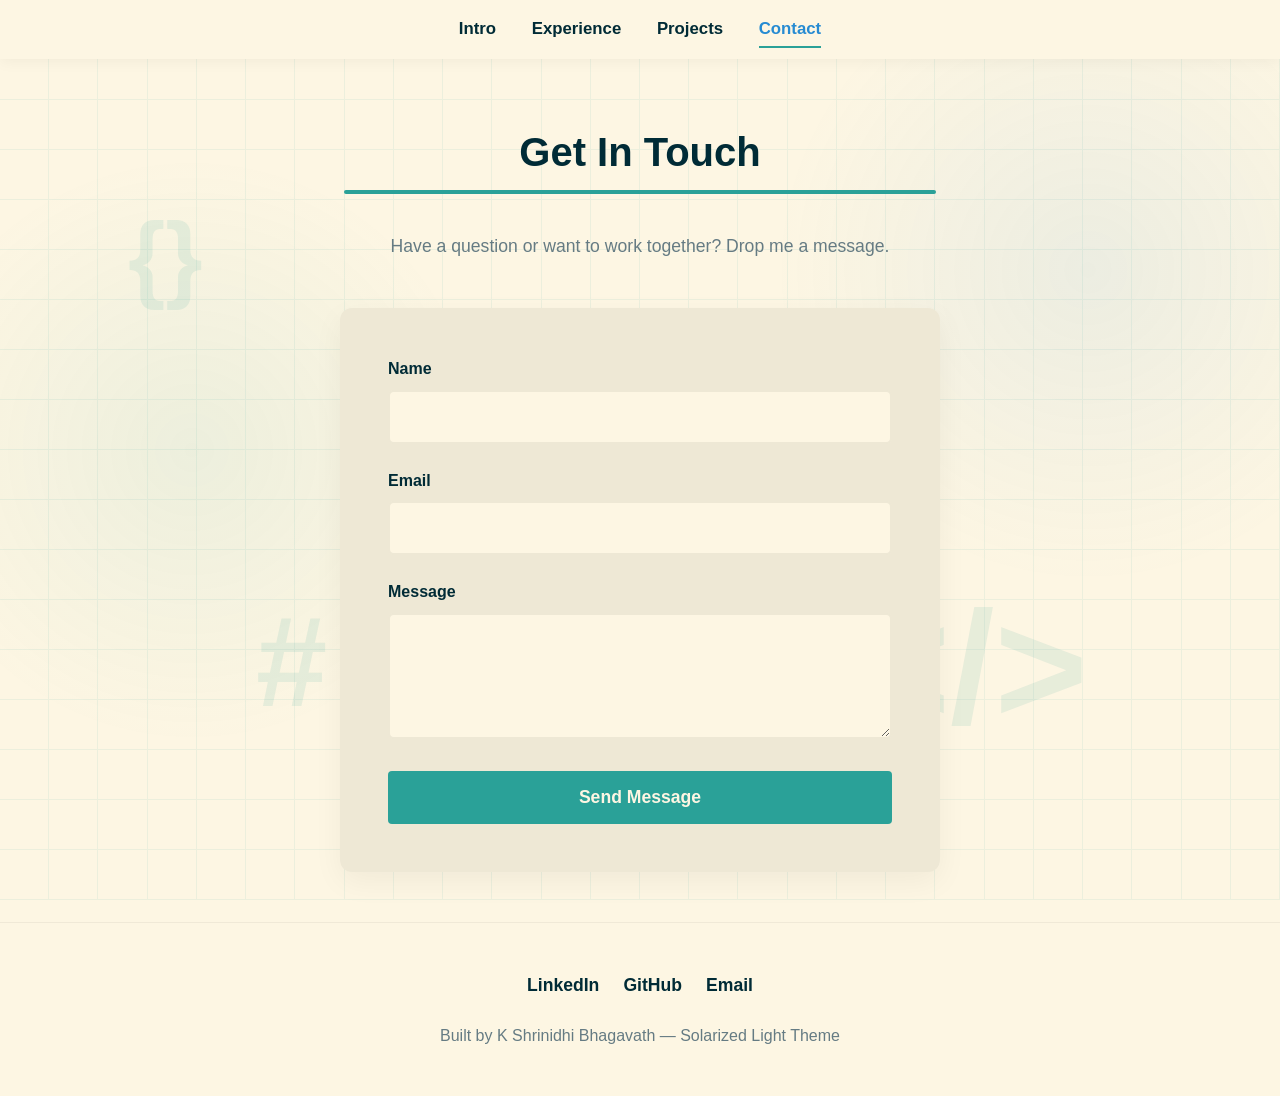
==== commit fa9bed5a: "Updating Portfolio" ====
--- a/contact.html
+++ b/contact.html
@@ -5,6 +5,9 @@
     <meta name="viewport" content="width=device-width, initial-scale=1.0">
     <meta name="description" content="Contact K Shrinidhi Bhagavath — Senior Software Engineer open to opportunities in Bangalore.">
     <title>K Shrinidhi Bhagavath | Contact</title>
+    <link rel="icon" href="data:image/svg+xml,%3Csvg%20xmlns=%27http://www.w3.org/2000/svg%27%20viewBox=%270%200%2064%2064%27%3E%3Crect%20width=%2764%27%20height=%2764%27%20rx=%2712%27%20fill=%27%23073642%27/%3E%3Ctext%20x=%2732%27%20y=%2742%27%20font-family=%27monospace%27%20font-size=%2728%27%20fill=%27%23fdf6e3%27%20text-anchor=%27middle%27%3EKB%3C/text%3E%3C/svg%3E">
+    <link rel="canonical" href="https://kashribha.github.io/contact.html">
+
     <link rel="stylesheet" href="assets/css/style.css">
     <script src="assets/js/main.js" defer></script>
 </head>
@@ -19,7 +22,6 @@
         <a href="index.html">Intro</a>
         <a href="experience.html">Experience</a>
         <a href="projects.html">Projects</a>
-        <a href="git_projects.html">Git Projects</a>
         <a href="contact.html" class="active">Contact</a>
     </nav>
 
@@ -54,7 +56,7 @@
     <footer>
         <div class="social-links">
             <a href="https://www.linkedin.com/in/kashribha/" target="_blank" rel="noopener noreferrer">LinkedIn</a>
-            <a href="https://github.com/kaybee1928" target="_blank" rel="noopener noreferrer">GitHub</a>
+            <a href="https://github.com/kashribha" target="_blank" rel="noopener noreferrer">GitHub</a>
             <a href="mailto:shrinidhibhagavath11@gmail.com">Email</a>
         </div>
         <p>Built by K Shrinidhi Bhagavath &mdash; Solarized Light Theme</p>
